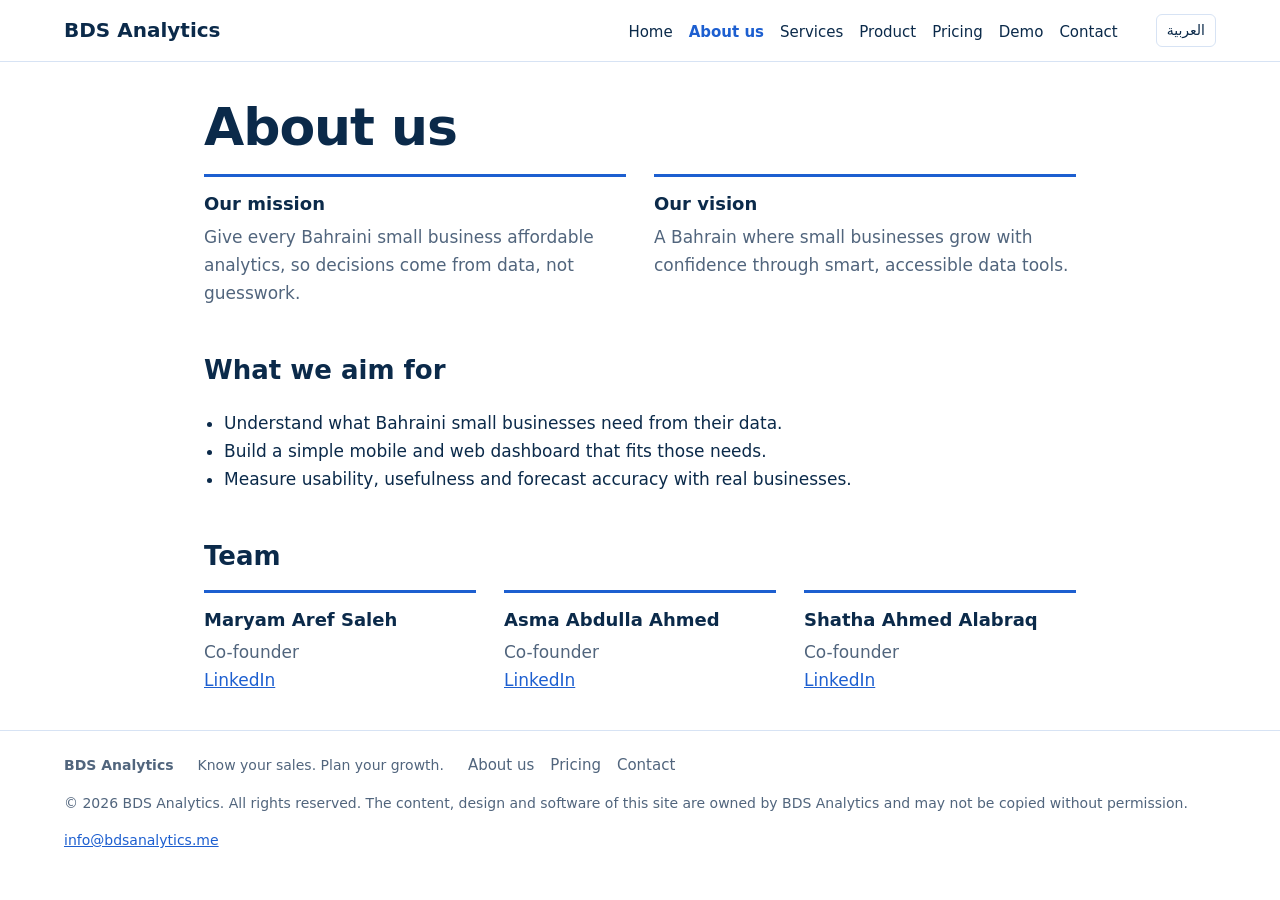
==== about.html @ bbf2737b "Add BDS website" ====
<!doctype html><html lang="en"><head><meta charset="utf-8"><meta name="viewport" content="width=device-width,initial-scale=1"><title>BDS Analytics</title><meta name="description" content="Affordable sales analytics and AI forecasting for Bahraini small businesses."><link rel="stylesheet" href="assets/style.css"></head><body><header><a class="logo" href="index.html">BDS Analytics</a><nav><a href="index.html" data-i="home"></a><a href="about.html" data-i="about" aria-current=page></a><a href="services.html" data-i="services"></a><a href="features.html" data-i="features"></a><a href="pricing.html" data-i="pricing"></a><a href="demo.html" data-i="demo"></a><a href="contact.html" data-i="contact"></a></nav><button id="lang"></button></header><main><h1 data-i="about"></h1><div class="grid"><div><h3 data-i="mission"></h3><p data-i="missionD"></p></div><div><h3 data-i="vision"></h3><p data-i="visionD"></p></div></div><h2 data-i="objH"></h2><ul><li data-i="o1"></li><li data-i="o2"></li><li data-i="o3"></li></ul><h2 data-i="teamH"></h2><div class="grid"><div><h3>Maryam Aref Saleh</h3><p data-i="role"></p><a href="https://www.linkedin.com/in/maryam-aldahmesh-4b0863336/" target="_blank" rel="noopener noreferrer">LinkedIn</a></div><div><h3>Asma Abdulla Ahmed</h3><p data-i="role"></p><a href="https://www.linkedin.com/in/asma-abdulla-2a1168450" target="_blank" rel="noopener noreferrer">LinkedIn</a></div><div><h3>Shatha Ahmed Alabraq</h3><p data-i="role"></p><a href="https://www.linkedin.com/in/shatha-ahmed-5848122a3" target="_blank" rel="noopener noreferrer">LinkedIn</a></div></div></main><footer><div class="foot"><strong>BDS Analytics</strong><span data-i="tag"></span><nav><a href="about.html" data-i="about"></a><a href="pricing.html" data-i="pricing"></a><a href="contact.html" data-i="contact"></a></nav></div><p>&copy; 2026 BDS Analytics. <span data-i="rights"></span> <span data-i="copyNote"></span></p><p><a href="mailto:info@bdsanalytics.me">info@bdsanalytics.me</a></p></footer><script src="assets/app.js"></script></body></html>
---- assets/style.css ----
*{box-sizing:border-box}:root{--ink:#0b2a4a;--blue:#1d5fd0;--sky:#eaf2ff;--amber:#f2a33a;--bg:#fff;--mut:#51657d;--line:#d7e3f4}
@media(prefers-color-scheme:dark){:root{--ink:#e8f0fb;--blue:#6aa3ff;--sky:#12233a;--bg:#0b1624;--mut:#9fb2c8;--line:#23364e}}
body{margin:0;font:17px/1.65 "Segoe UI",Tahoma,system-ui,sans-serif;color:var(--ink);background:var(--bg)}a{color:var(--blue)}
header{display:flex;flex-wrap:wrap;gap:10px 22px;align-items:center;padding:14px 5vw;border-bottom:1px solid var(--line)}
.logo{font-weight:700;font-size:20px;color:var(--ink);text-decoration:none;margin-inline-end:auto}
nav a{margin-inline-end:16px;color:var(--ink);text-decoration:none;font-size:15px}nav a[aria-current]{color:var(--blue);font-weight:700}
#lang{background:none;border:1px solid var(--line);border-radius:6px;padding:4px 10px;color:var(--ink);cursor:pointer;font:inherit;font-size:14px}
main{max-width:1000px;margin:auto;padding:36px 5vw}.hero{display:grid;grid-template-columns:1.1fr .9fr;gap:40px;align-items:center;padding:24px 0}
h1{font-size:clamp(32px,5vw,52px);line-height:1.15;margin:0 0 16px;letter-spacing:-.02em}h2{font-size:26px;margin:42px 0 12px}h3{margin:0 0 4px;font-size:18px}
.lead{color:var(--mut);font-size:19px;max-width:55ch}.btn{display:inline-block;background:var(--blue);color:#fff;padding:12px 22px;border-radius:8px;text-decoration:none;font:inherit;font-weight:600;border:0;cursor:pointer;margin-inline-end:10px}
.btn.alt{background:none;color:var(--blue);border:1px solid var(--blue)}.chart{width:100%;background:var(--sky);border-radius:12px;padding:14px}
.grid{display:grid;grid-template-columns:repeat(auto-fit,minmax(230px,1fr));gap:28px}.grid div{border-top:3px solid var(--blue);padding-top:12px}.grid p{margin:0;color:var(--mut)}
ul{padding-inline-start:20px}form{display:grid;gap:12px;max-width:460px}input,textarea{font:inherit;padding:10px;border:1px solid var(--line);border-radius:8px;background:var(--bg);color:var(--ink)}
footer{border-top:1px solid var(--line);padding:22px 5vw;color:var(--mut);font-size:14px}
a:focus-visible,button:focus-visible,input:focus-visible,textarea:focus-visible{outline:3px solid var(--amber);outline-offset:2px}
@media(max-width:760px){.hero{grid-template-columns:1fr}}
.plans{display:grid;grid-template-columns:repeat(auto-fit,minmax(250px,1fr));gap:20px;margin-top:24px}.plan{border:1px solid var(--line);border-radius:12px;padding:22px}.plan.pop{border:2px solid var(--blue)}
.plan h3{font-size:20px}.price{font-size:34px;font-weight:700;margin:8px 0}.price small{font-size:15px;font-weight:400;color:var(--mut)}.plan ul{color:var(--mut);margin:14px 0 18px}.badge{color:var(--blue);font-weight:700;font-size:14px}
.tg{background:none;border:1px solid var(--blue);color:var(--blue);border-radius:8px;padding:8px 16px;font:inherit;cursor:pointer}.tg[aria-pressed=true]{background:var(--blue);color:#fff}
.foot{display:flex;flex-wrap:wrap;gap:8px 24px;align-items:center;margin-bottom:10px}.foot nav a{color:var(--mut)}.about{margin-top:48px;padding:24px;background:var(--sky);border-radius:12px}.about p{max-width:60ch}
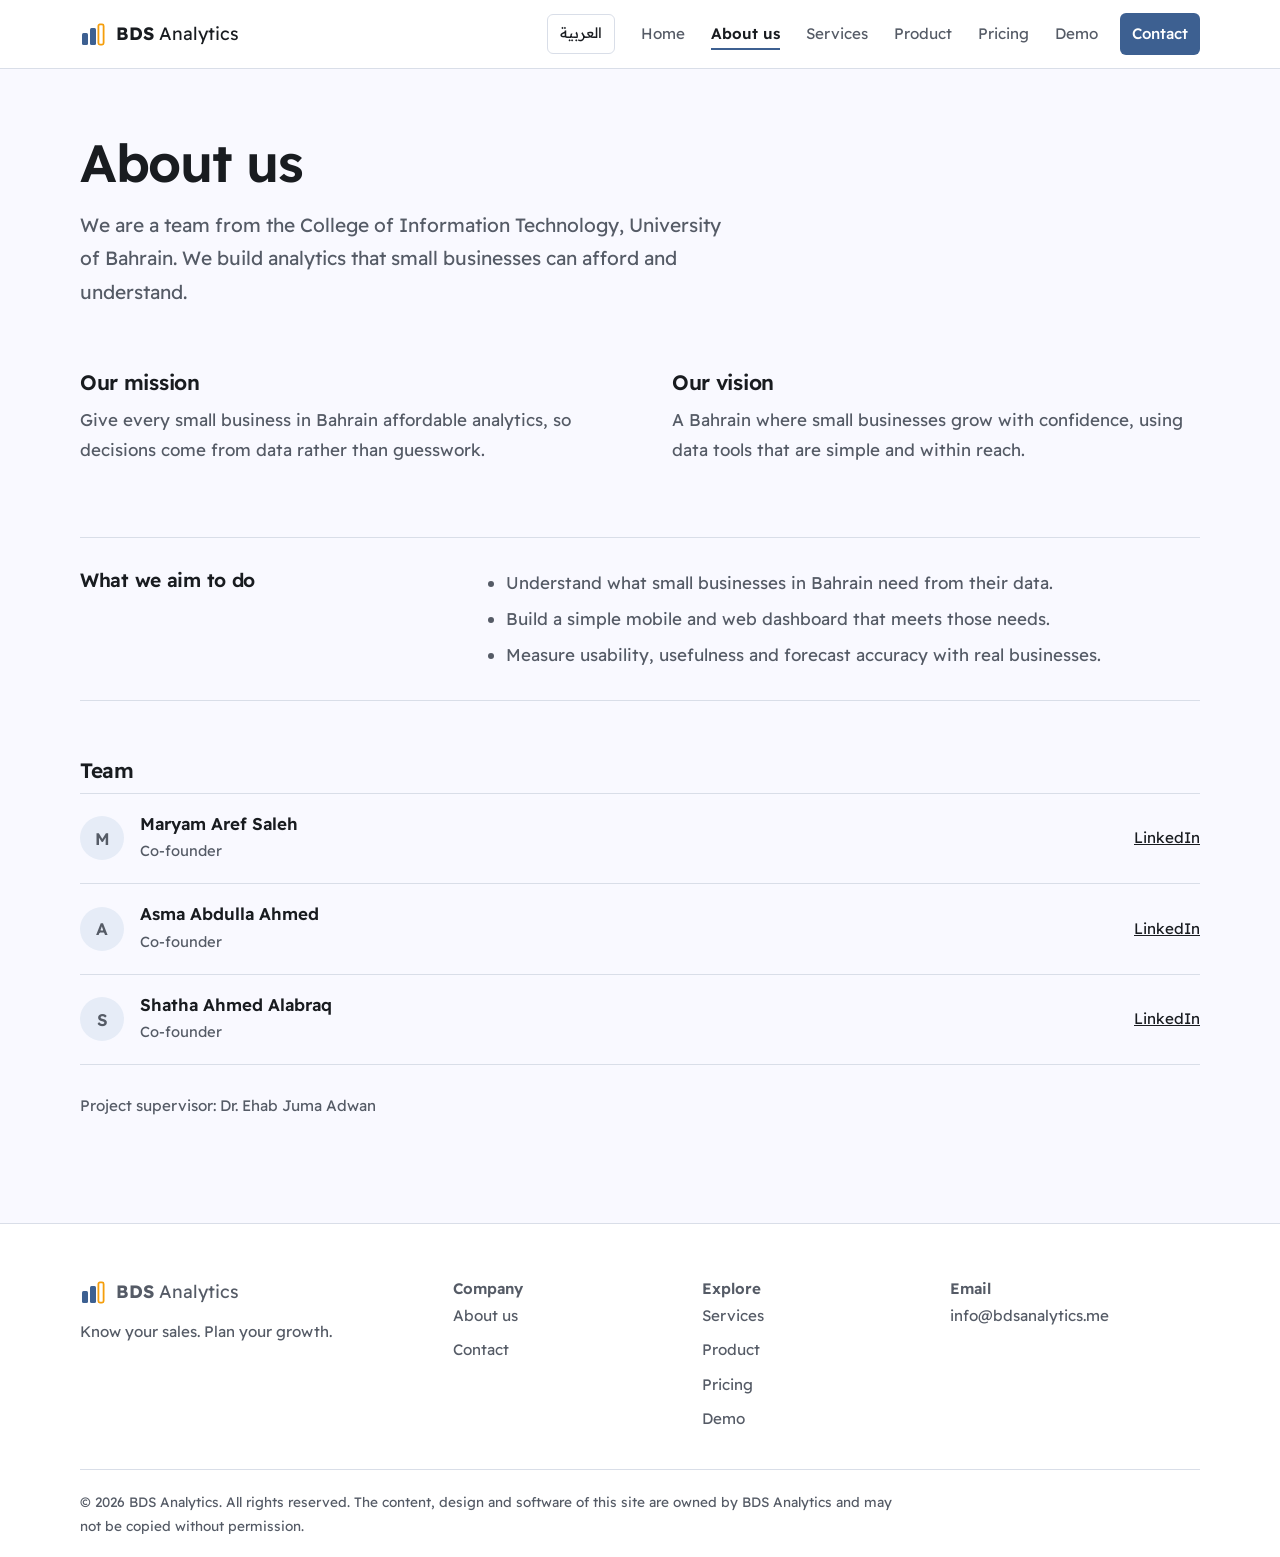
==== commit 88ef4151: "redesign" ====
--- a/about.html
+++ b/about.html
@@ -1 +1,34 @@
-<!doctype html><html lang="en"><head><meta charset="utf-8"><meta name="viewport" content="width=device-width,initial-scale=1"><title>BDS Analytics</title><meta name="description" content="Affordable sales analytics and AI forecasting for Bahraini small businesses."><link rel="stylesheet" href="assets/style.css"></head><body><header><a class="logo" href="index.html">BDS Analytics</a><nav><a href="index.html" data-i="home"></a><a href="about.html" data-i="about" aria-current=page></a><a href="services.html" data-i="services"></a><a href="features.html" data-i="features"></a><a href="pricing.html" data-i="pricing"></a><a href="demo.html" data-i="demo"></a><a href="contact.html" data-i="contact"></a></nav><button id="lang"></button></header><main><h1 data-i="about"></h1><div class="grid"><div><h3 data-i="mission"></h3><p data-i="missionD"></p></div><div><h3 data-i="vision"></h3><p data-i="visionD"></p></div></div><h2 data-i="objH"></h2><ul><li data-i="o1"></li><li data-i="o2"></li><li data-i="o3"></li></ul><h2 data-i="teamH"></h2><div class="grid"><div><h3>Maryam Aref Saleh</h3><p data-i="role"></p><a href="https://www.linkedin.com/in/maryam-aldahmesh-4b0863336/" target="_blank" rel="noopener noreferrer">LinkedIn</a></div><div><h3>Asma Abdulla Ahmed</h3><p data-i="role"></p><a href="https://www.linkedin.com/in/asma-abdulla-2a1168450" target="_blank" rel="noopener noreferrer">LinkedIn</a></div><div><h3>Shatha Ahmed Alabraq</h3><p data-i="role"></p><a href="https://www.linkedin.com/in/shatha-ahmed-5848122a3" target="_blank" rel="noopener noreferrer">LinkedIn</a></div></div></main><footer><div class="foot"><strong>BDS Analytics</strong><span data-i="tag"></span><nav><a href="about.html" data-i="about"></a><a href="pricing.html" data-i="pricing"></a><a href="contact.html" data-i="contact"></a></nav></div><p>&copy; 2026 BDS Analytics. <span data-i="rights"></span> <span data-i="copyNote"></span></p><p><a href="mailto:info@bdsanalytics.me">info@bdsanalytics.me</a></p></footer><script src="assets/app.js"></script></body></html>+<!doctype html><html lang="en" dir="ltr"><head><meta charset="utf-8"><meta name="viewport" content="width=device-width,initial-scale=1">
+<title>About us | BDS Analytics</title>
+<meta name="description" content="BDS Analytics is built by a team from the College of Information Technology, University of Bahrain.">
+<meta name="theme-color" content="#3D6091">
+<meta property="og:title" content="About us | BDS Analytics"><meta property="og:description" content="BDS Analytics is built by a team from the College of Information Technology, University of Bahrain."><meta property="og:type" content="website"><meta property="og:url" content="https://bdsanalytics.me/about.html">
+<link rel="icon" href="data:image/svg+xml,%3Csvg xmlns='http://www.w3.org/2000/svg' viewBox='0 0 26 26'%3E%3Crect x='2' y='12' width='6' height='12' rx='1.5' fill='%233D6091'/%3E%3Crect x='10' y='7' width='6' height='17' rx='1.5' fill='%233D6091'/%3E%3Crect x='18.4' y='3.4' width='5.2' height='20.2' rx='1.5' fill='none' stroke='%23F59E0B' stroke-width='1.8'/%3E%3C/svg%3E">
+<link rel="preconnect" href="https://fonts.googleapis.com"><link rel="preconnect" href="https://fonts.gstatic.com" crossorigin>
+<link rel="stylesheet" href="https://fonts.googleapis.com/css2?family=Readex+Pro:wght@300..700&display=swap">
+<link rel="stylesheet" href="assets/style.css">
+<script>try{var l=localStorage.getItem("lang")||((navigator.language||"").slice(0,2)=="ar"?"ar":"en");if(l=="ar"){document.documentElement.lang="ar";document.documentElement.dir="rtl"}}catch(e){}</script>
+<noscript><style>nav.main{display:flex!important}.chart .b{animation:none}</style></noscript>
+</head><body data-page="about">
+<header class="site-h"><div class="wrap bar">
+<a class="brand" href="index.html" aria-label="BDS Analytics"><svg width="26" height="26" viewBox="0 0 26 26" aria-hidden="true"><rect x="2" y="12" width="6" height="12" rx="1.5" fill="var(--brand)"/><rect x="10" y="7" width="6" height="17" rx="1.5" fill="var(--brand)"/><rect x="18.4" y="3.4" width="5.2" height="20.2" rx="1.5" fill="none" stroke="var(--amber)" stroke-width="1.8"/></svg><span><b>BDS</b> Analytics</span></a>
+<button class="menu" id="menu" aria-expanded="false" aria-controls="nav" data-i="menu">Menu</button>
+<button class="lang" id="lang" type="button"></button>
+<nav class="main" id="nav"><a href="index.html" data-i="home">Home</a><a href="about.html" data-i="about" aria-current=page>About us</a><a href="services.html" data-i="services">Services</a><a href="features.html" data-i="features">Product</a><a href="pricing.html" data-i="pricing">Pricing</a><a href="demo.html" data-i="demo">Demo</a><a class="cta" href="contact.html" data-i="contact">Contact</a></nav>
+</div></header>
+<main><section class="page-h"><div class="wrap"><h1 data-i="about">About us</h1><p class="lead" data-i="aboutLead">We are a team from the College of Information Technology, University of Bahrain. We build analytics that small businesses can afford and understand.</p></div></section>
+<div class="wrap page">
+<div class="two"><div><h2 data-i="mission">Our mission</h2><p data-i="missionD">Give every small business in Bahrain affordable analytics, so decisions come from data rather than guesswork.</p></div><div><h2 data-i="vision">Our vision</h2><p data-i="visionD">A Bahrain where small businesses grow with confidence, using data tools that are simple and within reach.</p></div></div>
+<div class="rows" style="margin-top:56px"><div><h2 data-i="objH">What we aim to do</h2><ul><li data-i="o1">Understand what small businesses in Bahrain need from their data.</li><li data-i="o2">Build a simple mobile and web dashboard that meets those needs.</li><li data-i="o3">Measure usability, usefulness and forecast accuracy with real businesses.</li></ul></div></div>
+<h2 class="sm" style="margin-top:56px" data-i="teamH">Team</h2>
+<ul class="team"><li><span class="av">M</span><div><strong>Maryam Aref Saleh</strong><span data-i="role">Co-founder</span></div><a href="https://www.linkedin.com/in/maryam-aldahmesh-4b0863336/" target="_blank" rel="noopener noreferrer" data-i="li">LinkedIn</a></li><li><span class="av">A</span><div><strong>Asma Abdulla Ahmed</strong><span data-i="role">Co-founder</span></div><a href="https://www.linkedin.com/in/asma-abdulla-2a1168450" target="_blank" rel="noopener noreferrer" data-i="li">LinkedIn</a></li><li><span class="av">S</span><div><strong>Shatha Ahmed Alabraq</strong><span data-i="role">Co-founder</span></div><a href="https://www.linkedin.com/in/shatha-ahmed-5848122a3" target="_blank" rel="noopener noreferrer" data-i="li">LinkedIn</a></li></ul>
+<p class="note" data-i="sup">Project supervisor: Dr. Ehab Juma Adwan</p>
+</div></main>
+<footer class="site-f"><div class="wrap fgrid">
+<div><a class="brand" href="index.html" aria-label="BDS Analytics"><svg width="26" height="26" viewBox="0 0 26 26" aria-hidden="true"><rect x="2" y="12" width="6" height="12" rx="1.5" fill="var(--brand)"/><rect x="10" y="7" width="6" height="17" rx="1.5" fill="var(--brand)"/><rect x="18.4" y="3.4" width="5.2" height="20.2" rx="1.5" fill="none" stroke="var(--amber)" stroke-width="1.8"/></svg><span><b>BDS</b> Analytics</span></a><p data-i="tag">Know your sales. Plan your growth.</p></div>
+<div><p class="fh" data-i="fCo">Company</p><ul><li><a href="about.html" data-i="about">About us</a></li><li><a href="contact.html" data-i="contact">Contact</a></li></ul></div>
+<div><p class="fh" data-i="fPr">Explore</p><ul><li><a href="services.html" data-i="services">Services</a></li><li><a href="features.html" data-i="features">Product</a></li><li><a href="pricing.html" data-i="pricing">Pricing</a></li><li><a href="demo.html" data-i="demo">Demo</a></li></ul></div>
+<div><p class="fh" data-i="emailL">Email</p><ul><li><a href="mailto:info@bdsanalytics.me">info@bdsanalytics.me</a></li></ul></div>
+</div>
+<div class="wrap legal"><p>&copy; 2026 BDS Analytics. <span data-i="rights">All rights reserved.</span> <span data-i="copyNote">The content, design and software of this site are owned by BDS Analytics and may not be copied without permission.</span></p></div></footer>
+<script src="assets/app.js"></script></body></html>
--- a/assets/style.css
+++ b/assets/style.css
@@ -1,20 +1,236 @@
-*{box-sizing:border-box}:root{--ink:#0b2a4a;--blue:#1d5fd0;--sky:#eaf2ff;--amber:#f2a33a;--bg:#fff;--mut:#51657d;--line:#d7e3f4}
-@media(prefers-color-scheme:dark){:root{--ink:#e8f0fb;--blue:#6aa3ff;--sky:#12233a;--bg:#0b1624;--mut:#9fb2c8;--line:#23364e}}
-body{margin:0;font:17px/1.65 "Segoe UI",Tahoma,system-ui,sans-serif;color:var(--ink);background:var(--bg)}a{color:var(--blue)}
-header{display:flex;flex-wrap:wrap;gap:10px 22px;align-items:center;padding:14px 5vw;border-bottom:1px solid var(--line)}
-.logo{font-weight:700;font-size:20px;color:var(--ink);text-decoration:none;margin-inline-end:auto}
-nav a{margin-inline-end:16px;color:var(--ink);text-decoration:none;font-size:15px}nav a[aria-current]{color:var(--blue);font-weight:700}
-#lang{background:none;border:1px solid var(--line);border-radius:6px;padding:4px 10px;color:var(--ink);cursor:pointer;font:inherit;font-size:14px}
-main{max-width:1000px;margin:auto;padding:36px 5vw}.hero{display:grid;grid-template-columns:1.1fr .9fr;gap:40px;align-items:center;padding:24px 0}
-h1{font-size:clamp(32px,5vw,52px);line-height:1.15;margin:0 0 16px;letter-spacing:-.02em}h2{font-size:26px;margin:42px 0 12px}h3{margin:0 0 4px;font-size:18px}
-.lead{color:var(--mut);font-size:19px;max-width:55ch}.btn{display:inline-block;background:var(--blue);color:#fff;padding:12px 22px;border-radius:8px;text-decoration:none;font:inherit;font-weight:600;border:0;cursor:pointer;margin-inline-end:10px}
-.btn.alt{background:none;color:var(--blue);border:1px solid var(--blue)}.chart{width:100%;background:var(--sky);border-radius:12px;padding:14px}
-.grid{display:grid;grid-template-columns:repeat(auto-fit,minmax(230px,1fr));gap:28px}.grid div{border-top:3px solid var(--blue);padding-top:12px}.grid p{margin:0;color:var(--mut)}
-ul{padding-inline-start:20px}form{display:grid;gap:12px;max-width:460px}input,textarea{font:inherit;padding:10px;border:1px solid var(--line);border-radius:8px;background:var(--bg);color:var(--ink)}
-footer{border-top:1px solid var(--line);padding:22px 5vw;color:var(--mut);font-size:14px}
-a:focus-visible,button:focus-visible,input:focus-visible,textarea:focus-visible{outline:3px solid var(--amber);outline-offset:2px}
-@media(max-width:760px){.hero{grid-template-columns:1fr}}
-.plans{display:grid;grid-template-columns:repeat(auto-fit,minmax(250px,1fr));gap:20px;margin-top:24px}.plan{border:1px solid var(--line);border-radius:12px;padding:22px}.plan.pop{border:2px solid var(--blue)}
-.plan h3{font-size:20px}.price{font-size:34px;font-weight:700;margin:8px 0}.price small{font-size:15px;font-weight:400;color:var(--mut)}.plan ul{color:var(--mut);margin:14px 0 18px}.badge{color:var(--blue);font-weight:700;font-size:14px}
-.tg{background:none;border:1px solid var(--blue);color:var(--blue);border-radius:8px;padding:8px 16px;font:inherit;cursor:pointer}.tg[aria-pressed=true]{background:var(--blue);color:#fff}
-.foot{display:flex;flex-wrap:wrap;gap:8px 24px;align-items:center;margin-bottom:10px}.foot nav a{color:var(--mut)}.about{margin-top:48px;padding:24px;background:var(--sky);border-radius:12px}.about p{max-width:60ch}+/* BDS Analytics site. Same palette as the app: blue primary, amber for forecast, green for peak. */
+*,*::before,*::after{box-sizing:border-box}
+html{-webkit-text-size-adjust:100%}
+:root{
+  --paper:#F9F9FF;--surface:#FFFFFF;--ink:#191C20;--muted:#555B66;--line:#D9DEE8;--tint:#E6ECF7;
+  --brand:#3D6091;--brand-hover:#2F4B74;--on-brand:#FFFFFF;--sel:#D6E3FF;
+  --amber:#F59E0B;--amber-text:#8F5400;--green:#2E9E4F;--green-text:#1B6E36;--error:#B3261E;
+  --font:"Readex Pro","IBM Plex Sans Arabic","Segoe UI",Tahoma,system-ui,sans-serif;
+}
+@media (prefers-color-scheme:dark){:root{
+  --paper:#101418;--surface:#181D24;--ink:#E2E5EB;--muted:#A5ACB8;--line:#2B323C;--tint:#22304A;
+  --brand:#8DB1EB;--brand-hover:#B0C9F2;--on-brand:#0B1F3A;--sel:#2A3F63;
+  --amber:#F5B13C;--amber-text:#F5B13C;--green:#5BC47A;--green-text:#6FD08B;--error:#F2B8B5;
+}}
+[hidden]{display:none!important}
+body{margin:0;background:var(--paper);color:var(--ink);font:400 1.0625rem/1.75 var(--font)}
+html[lang=ar] body{line-height:1.95}
+html[dir=rtl] *{letter-spacing:0!important}
+a{color:inherit}
+p{margin:0 0 1em}
+h1,h2,h3{font-weight:600;margin:0;text-wrap:balance}
+.wrap{width:min(1120px,100% - 48px);margin-inline:auto}
+.muted{color:var(--muted)}
+:focus-visible{outline:3px solid var(--brand);outline-offset:2px;border-radius:4px}
+
+/* header */
+.site-h{background:var(--surface);border-bottom:1px solid var(--line)}
+.bar{display:flex;align-items:center;gap:14px;min-height:68px}
+.brand{display:flex;align-items:center;gap:10px;text-decoration:none;font-size:1.12rem;margin-inline-end:auto;color:var(--ink)}
+.brand b{font-weight:700}
+.brand svg{flex:none}
+nav.main{display:flex;align-items:center;gap:2px}
+nav.main a{padding:8px 12px;text-decoration:none;font-size:.95rem;color:var(--muted);border-radius:6px}
+nav.main a:hover{color:var(--ink)}
+nav.main a[aria-current=page]{color:var(--ink);font-weight:600;text-decoration:underline;text-decoration-color:var(--brand);text-decoration-thickness:2px;text-underline-offset:9px}
+nav.main a.cta{background:var(--brand);color:var(--on-brand);margin-inline-start:8px;font-weight:500;text-decoration:none}
+nav.main a.cta:hover{background:var(--brand-hover);color:var(--on-brand)}
+.lang,.menu{font:inherit;font-size:.9rem;background:none;color:var(--ink);border:1px solid var(--line);border-radius:6px;padding:6px 12px;cursor:pointer}
+.lang:hover,.menu:hover{border-color:var(--ink)}
+.menu{display:none}
+
+/* buttons */
+.btn{display:inline-block;font:inherit;font-weight:500;font-size:1rem;text-decoration:none;padding:12px 22px;border-radius:6px;border:1.5px solid var(--brand);background:var(--brand);color:var(--on-brand);cursor:pointer;line-height:1.4}
+.btn:hover{background:var(--brand-hover);border-color:var(--brand-hover)}
+.btn.ghost{background:none;color:var(--brand);border-color:var(--brand)}
+.btn.ghost:hover{background:var(--brand);color:var(--on-brand)}
+.btn[disabled]{opacity:.6;cursor:wait}
+.actions{display:flex;flex-wrap:wrap;gap:12px;margin-top:28px}
+
+/* hero */
+.hero{padding-block:72px 56px}
+.hero .wrap{display:grid;grid-template-columns:minmax(0,1fr) minmax(0,1.12fr);gap:56px;align-items:center}
+h1{font-size:clamp(2rem,4.1vw,3.3rem);line-height:1.14;letter-spacing:-.025em}
+html[lang=ar] h1{line-height:1.35}
+.lead{font-size:1.2rem;color:var(--muted);max-width:34em;margin-top:20px}
+.panel{background:var(--surface);border:1px solid var(--line);border-radius:10px;padding:20px 22px 16px}
+.panel-top{display:flex;flex-wrap:wrap;justify-content:space-between;gap:8px 16px;font-size:.9rem;margin-bottom:10px}
+.panel-top strong{font-weight:600}
+.legend{display:flex;gap:16px;color:var(--muted)}
+.legend span{display:inline-flex;align-items:center;gap:7px}
+.legend i{display:inline-block;width:12px;height:12px;border-radius:2px}
+.legend .a i{background:var(--brand)}
+.legend .f i{background:color-mix(in srgb,var(--amber) 22%,transparent);border:1.5px solid var(--amber)}
+.chart{direction:ltr}
+.chart svg{display:block;width:100%;height:auto;font-family:var(--font)}
+.chart text{fill:var(--muted);font-size:11px}
+.chart .grid{stroke:var(--line);stroke-width:1}
+.chart .ba{fill:var(--brand)}
+.chart .bf{fill:color-mix(in srgb,var(--amber) 22%,transparent);stroke:var(--amber);stroke-width:1.5}
+.chart .today{stroke:var(--muted);stroke-dasharray:3 4}
+.chart .b{transform-box:fill-box;transform-origin:center bottom;animation:grow .55s cubic-bezier(.2,.7,.2,1) both;animation-delay:var(--d)}
+@keyframes grow{from{transform:scaleY(0)}}
+.cap{font-size:.85rem;color:var(--muted);margin:10px 0 0}
+.trust{border-block:1px solid var(--line);background:var(--surface);padding-block:18px;font-size:.95rem;color:var(--muted)}
+
+/* sections */
+.section{padding-block:80px}
+.section.alt{background:var(--surface);border-block:1px solid var(--line)}
+h2{font-size:clamp(1.5rem,2.6vw,2.05rem);line-height:1.25;letter-spacing:-.015em}
+html[lang=ar] h2{line-height:1.5}
+.sec-head{max-width:40em;margin-bottom:48px}
+.frow{display:grid;grid-template-columns:minmax(0,1fr) minmax(0,1fr);gap:72px;align-items:center;margin-block:56px}
+.frows .frow:first-child{margin-top:0}.frows .frow:last-child{margin-bottom:0}
+.frows .frow:nth-child(even) .vig{order:-1}
+.frow h3{font-size:1.4rem;line-height:1.3;margin-bottom:12px}
+.frow p{color:var(--muted);max-width:30em;margin:0}
+.vig{background:var(--paper);border:1px solid var(--line);border-radius:10px;padding:22px 24px}
+.section.alt .vig{background:var(--paper)}
+.trust+.section.alt{border-top:0}
+.vig h4{font-size:.95rem;font-weight:600;margin:0 0 14px}
+.vig .cap{margin-top:14px}
+.prow{display:grid;grid-template-columns:6.5rem minmax(0,1fr) 2.6rem;align-items:center;gap:12px;margin-block:12px;font-size:.95rem}
+.prow output{text-align:end;font-variant-numeric:tabular-nums}
+.track{height:8px;border-radius:4px;background:var(--tint);overflow:hidden}
+.track i{display:block;height:100%;background:var(--brand);border-radius:4px}
+.wk{display:grid;grid-template-columns:repeat(7,1fr);gap:8px;height:150px}
+.wk div{display:flex;flex-direction:column;justify-content:flex-end;align-items:center;gap:6px;font-size:.75rem;color:var(--muted);text-align:center}
+.wk i{display:block;width:100%;background:color-mix(in srgb,var(--amber) 28%,transparent);border:1.5px solid var(--amber);border-bottom:0;border-radius:3px 3px 0 0}
+.wk .peak i{background:var(--green);border-color:var(--green)}
+.wk .peak{color:var(--green-text);font-weight:600}
+.crow{display:flex;align-items:center;gap:12px;padding-block:11px;border-top:1px solid var(--line);font-size:.95rem}
+.crow:first-of-type{border-top:0}
+.av{flex:none;width:34px;height:34px;border-radius:50%;background:var(--tint);display:grid;place-items:center;font-weight:600;font-size:.9rem}
+.crow div{min-width:0;flex:1}
+.crow strong{display:block;font-weight:600;line-height:1.4}
+.crow span{color:var(--muted);font-size:.88rem}
+.pill{flex:none;font-size:.8rem;color:var(--amber-text);border:1px solid var(--amber);border-radius:999px;padding:1px 10px}
+.split{display:grid;grid-template-columns:minmax(0,1fr) minmax(0,1.4fr);gap:56px}
+.split p{color:var(--muted);max-width:36em}
+.band{background:var(--brand);color:var(--on-brand);padding-block:64px}
+.band .wrap{display:flex;flex-wrap:wrap;align-items:center;justify-content:space-between;gap:24px 48px}
+.band h2{color:var(--on-brand)}
+.band .btn{background:var(--on-brand);color:var(--brand);border-color:var(--on-brand)}
+.band .btn:hover{opacity:.9;background:var(--on-brand);border-color:var(--on-brand)}
+.band p{margin:10px 0 0;color:color-mix(in srgb,var(--on-brand) 80%,transparent)}
+
+/* inner pages */
+.page-h{padding-block:64px 40px}
+.page-h .lead{margin-top:16px}
+.page{padding-bottom:88px}
+.two{display:grid;grid-template-columns:repeat(2,minmax(0,1fr));gap:48px 64px}
+.two h2,.page h2.sm{font-size:1.3rem;margin-bottom:10px}
+.two p{color:var(--muted)}
+.rows{border-top:1px solid var(--line)}
+.rows>div{display:grid;grid-template-columns:minmax(0,1fr) minmax(0,2fr);gap:12px 48px;padding-block:30px;border-bottom:1px solid var(--line)}
+.rows h2,.rows h3{font-size:1.2rem}
+.rows p,.rows ul{margin:0;color:var(--muted)}
+.rows ul{padding-inline-start:1.2em}
+.rows li+li{margin-top:6px}
+.svc{display:grid;grid-template-columns:repeat(2,minmax(0,1fr));gap:40px 64px}
+.svc h3{font-size:1.25rem;margin-bottom:8px}
+.svc p{color:var(--muted);margin:0}
+.svc>div{padding-top:20px;border-top:2px solid var(--brand)}
+.team{list-style:none;margin:0;padding:0;border-top:1px solid var(--line)}
+.team li{display:flex;align-items:center;gap:16px;padding-block:18px;border-bottom:1px solid var(--line)}
+.team .av{width:44px;height:44px;font-size:1.05rem}
+.team strong{display:block;font-weight:600;line-height:1.4}
+.team span{color:var(--muted);font-size:.92rem}
+.team a{margin-inline-start:auto;font-size:.95rem}
+.steps{list-style:none;margin:0;padding:0;display:grid;grid-template-columns:repeat(3,minmax(0,1fr));gap:32px;counter-reset:s}
+.steps li{counter-increment:s;padding-top:18px;border-top:2px solid var(--brand)}
+.steps li::before{content:counter(s);display:block;font-weight:600;color:var(--brand);margin-bottom:6px}
+.steps h3{font-size:1.1rem;margin-bottom:6px}
+.steps p{color:var(--muted);margin:0;font-size:.98rem}
+.video{margin-top:48px;aspect-ratio:16/9;max-width:860px;background:var(--surface);border:1px solid var(--line);border-radius:10px;display:grid;place-items:center;text-align:center;color:var(--muted);padding:24px}
+.video svg{display:block;margin:0 auto 12px}
+.video iframe{width:100%;height:100%;border:0;border-radius:10px}
+
+/* pricing */
+.seg{display:inline-flex;border:1px solid var(--line);border-radius:8px;padding:3px;background:var(--surface);margin-top:28px}
+.tg{font:inherit;font-size:.95rem;background:none;color:var(--muted);border:0;border-radius:6px;padding:8px 18px;cursor:pointer}
+.tg[aria-pressed=true]{background:var(--brand);color:var(--on-brand)}
+.plans{display:grid;grid-template-columns:repeat(3,minmax(0,1fr));gap:20px;margin-top:36px;align-items:stretch}
+.plan{position:relative;display:flex;flex-direction:column;background:var(--surface);border:1px solid var(--line);border-radius:10px;padding:30px 28px}
+.plan h3{font-size:1.25rem}
+.plan .desc{color:var(--muted);margin:6px 0 0;font-size:.98rem}
+.price{font-size:2.5rem;font-weight:600;line-height:1.1;margin:22px 0 4px;font-variant-numeric:tabular-nums}
+.price small{font-size:.95rem;font-weight:400;color:var(--muted)}
+.plan ul{list-style:none;margin:20px 0 28px;padding:0;flex:1}
+.plan li{display:flex;align-items:baseline;gap:12px;padding-block:5px;font-size:.98rem}
+.plan li::before{content:"";flex:none;width:.34em;height:.62em;border:solid var(--green);border-width:0 2px 2px 0;transform:rotate(45deg) translateY(-.12em)}
+.plan.pop{background:var(--brand);color:var(--on-brand);border-color:var(--brand)}
+.plan.pop .desc,.plan.pop .price small{color:color-mix(in srgb,var(--on-brand) 82%,transparent)}
+.plan.pop .btn{background:var(--on-brand);color:var(--brand);border-color:var(--on-brand)}
+.plan.pop .btn:hover{opacity:.9}
+.plan.pop li::before{border-color:var(--on-brand)}
+.plan .btn{text-align:center}
+.tag{position:absolute;top:30px;inset-inline-end:28px;font-size:.8rem;font-weight:500;background:var(--amber);color:#2A1A00;border-radius:4px;padding:1px 10px;line-height:1.6}
+.note{margin-top:28px;color:var(--muted);font-size:.95rem}
+
+/* contact */
+.cgrid{display:grid;grid-template-columns:minmax(0,1.2fr) minmax(0,.8fr);gap:64px}
+form{display:grid;gap:18px}
+label{display:grid;gap:6px;font-size:.95rem;font-weight:500}
+input,textarea{font:inherit;font-weight:400;padding:11px 13px;border:1px solid var(--line);border-radius:6px;background:var(--surface);color:var(--ink);width:100%}
+input:hover,textarea:hover{border-color:var(--muted)}
+textarea{resize:vertical;min-height:140px}
+form .btn{justify-self:start}
+.ok{background:var(--surface);border:1px solid var(--line);border-inline-start:4px solid var(--brand);border-radius:6px;padding:22px 24px}
+.ok h2{font-size:1.2rem;margin-bottom:6px}.ok p{margin:0;color:var(--muted)}
+.err{color:var(--error);margin:0}
+.side h2{font-size:1.1rem;margin-bottom:8px}
+.side p,.side ul{margin:0 0 28px;padding:0;list-style:none}
+.side li+li{margin-top:6px}
+
+/* footer */
+footer.site-f{background:var(--surface);border-top:1px solid var(--line);margin-top:0}
+.fgrid{display:grid;grid-template-columns:1.6fr 1fr 1fr 1.2fr;gap:40px;padding-block:52px 36px}
+.fh{font-weight:600;font-size:.95rem;margin:0 0 12px}
+.fgrid ul{list-style:none;margin:0;padding:0;font-size:.95rem}
+.fgrid li+li{margin-top:8px}
+.fgrid a{text-decoration:none;color:var(--muted)}
+.fgrid a:hover{color:var(--ink);text-decoration:underline}
+.fgrid .brand{margin-bottom:12px}
+.fgrid p{color:var(--muted);font-size:.95rem;margin:0;max-width:22em}
+.legal{border-top:1px solid var(--line);padding-block:20px;font-size:.85rem;color:var(--muted)}
+.legal p{margin:0;max-width:60em}
+
+@media (max-width:900px){
+  .menu{display:inline-block}
+  .bar{flex-wrap:wrap;padding-block:10px}
+  nav.main{display:none;order:5;width:100%;flex-direction:column;align-items:stretch;gap:0;padding-bottom:8px}
+  nav.main.open{display:flex}
+  nav.main a{padding:13px 4px;border-bottom:1px solid var(--line);border-radius:0}
+  nav.main a[aria-current=page]{text-underline-offset:6px}
+  nav.main a.cta{margin:12px 0 0;border:0;border-radius:6px;text-align:center}
+  .hero{padding-block:44px 36px}
+  .hero .wrap,.frow,.split,.two,.svc,.cgrid,.rows>div{grid-template-columns:1fr}
+  .hero .wrap{gap:36px}
+  .frow{gap:28px;margin-block:44px}
+  .frows .frow:nth-child(even) .vig{order:0}
+  .section{padding-block:56px}
+  .steps,.plans{grid-template-columns:1fr}
+  .fgrid{grid-template-columns:1fr 1fr;gap:32px}
+  .split,.cgrid{gap:36px}
+}
+@media (max-width:520px){
+  .wrap{width:min(1120px,100% - 32px)}
+  .fgrid{grid-template-columns:1fr}
+  .prow{grid-template-columns:5.5rem minmax(0,1fr) 2.4rem}
+  .panel{padding:16px 14px 12px}
+  .team li{flex-wrap:wrap}.team a{margin-inline-start:60px}
+}
+@media (prefers-reduced-motion:reduce){.chart .b{animation:none}}
+
+/* app screenshots in phone frames */
+.phone{width:min(100%,290px);margin-inline:auto;border:7px solid #191C20;border-radius:36px;overflow:hidden;background:#F9F9FF;line-height:0}
+.phone img{display:block;width:100%;height:auto;aspect-ratio:400/868;object-fit:cover;object-position:top}
+.hero-art{background:var(--sel);border-radius:16px;padding:44px 0 0;height:560px;overflow:hidden;display:flex;align-items:flex-start}
+.hero-art .phone{border-bottom:0;border-end-start-radius:0;border-end-end-radius:0}
+.shots{display:grid;grid-template-columns:repeat(3,minmax(0,1fr));gap:48px}
+.shots figure{margin:0}
+.shots .phone{margin-bottom:28px}
+.shots h3{font-size:1.25rem;margin-bottom:8px}
+.shots p{color:var(--muted);margin:0;max-width:26em}
+@media (max-width:900px){.shots{grid-template-columns:1fr;gap:56px}.hero-art{height:500px}.shots figure{max-width:420px;margin-inline:auto}}
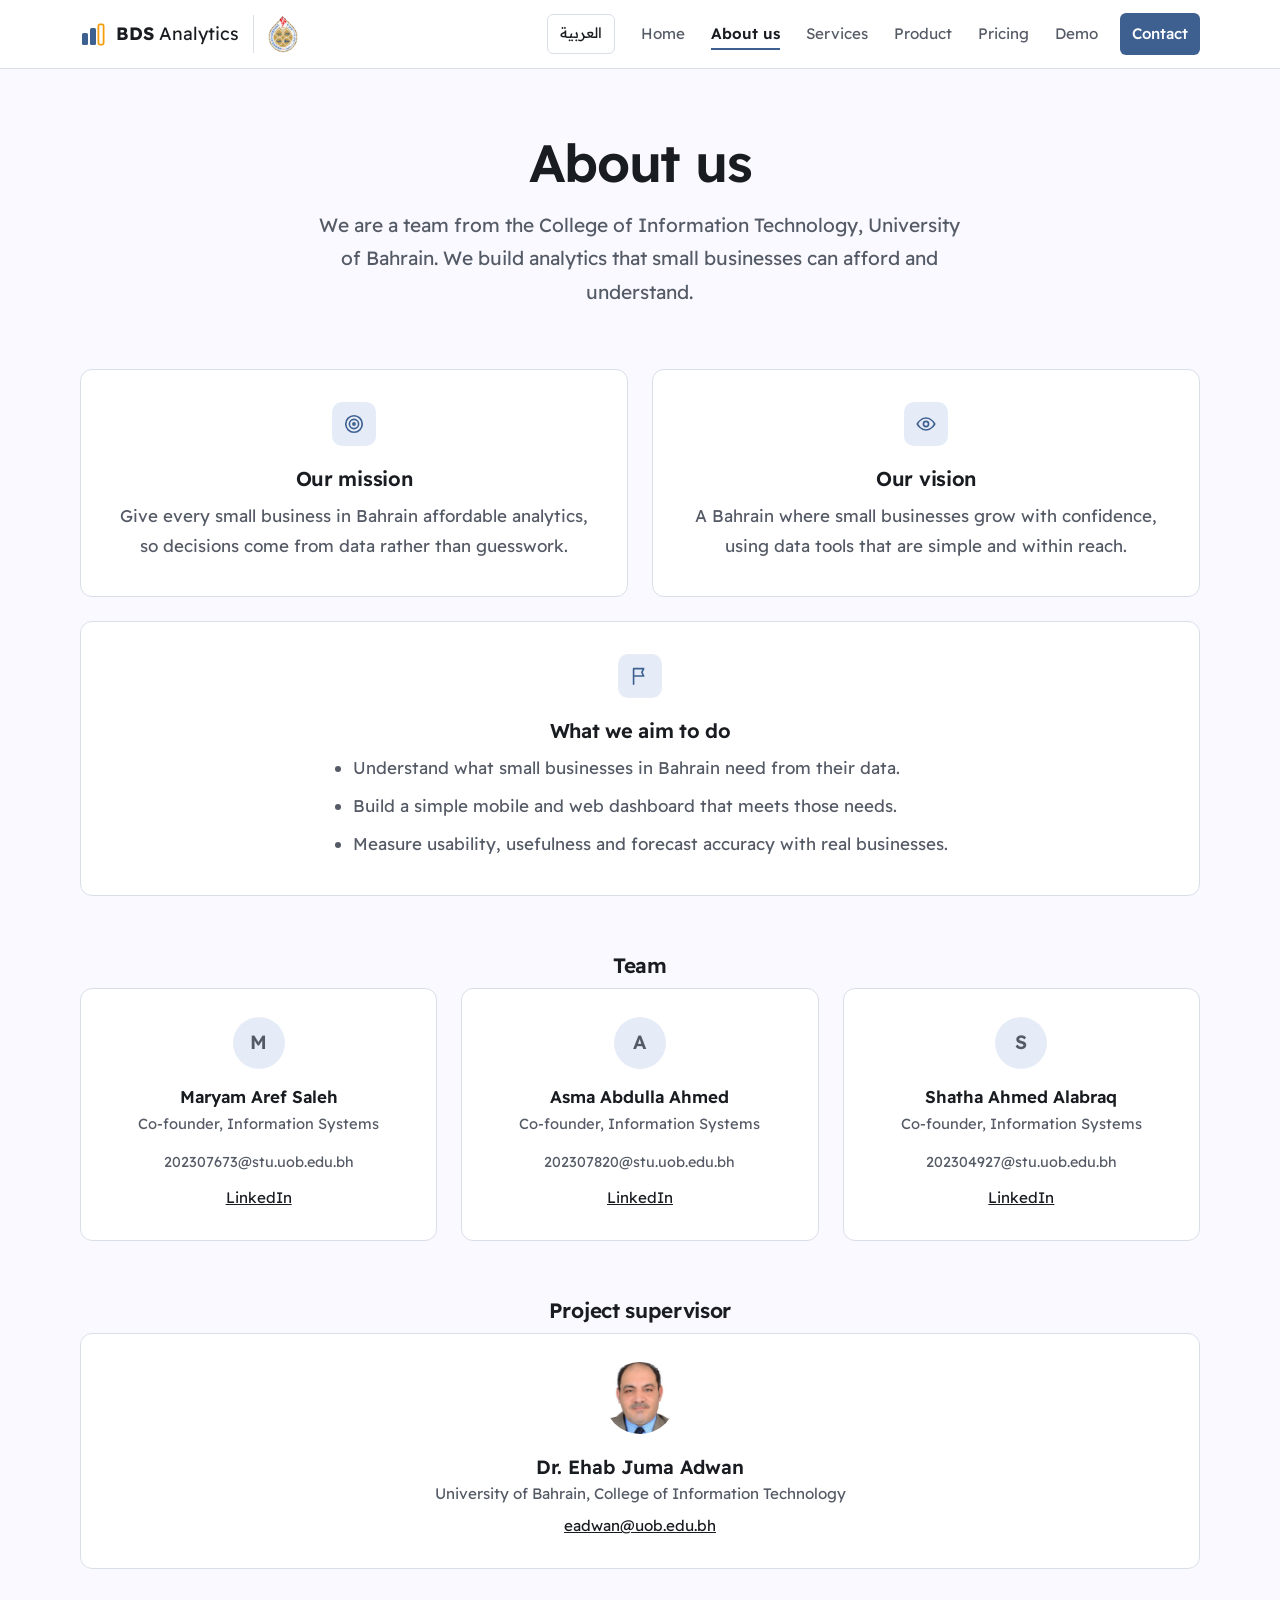
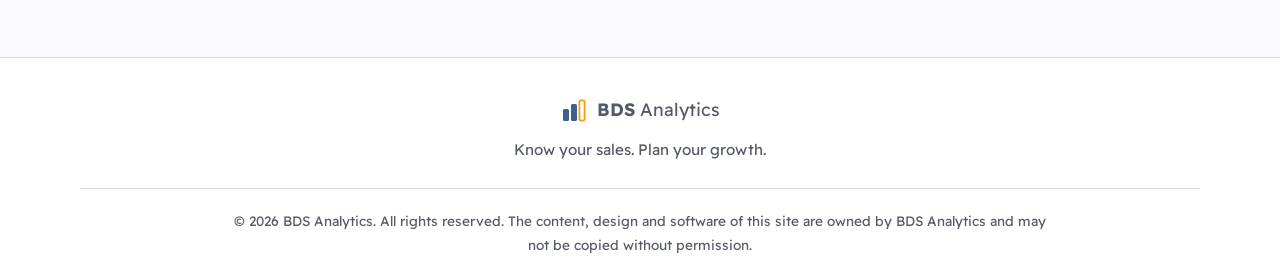
==== commit b4d38409: "centered layout, simpler footer, card hover" ====
--- a/about.html
+++ b/about.html
@@ -6,29 +6,26 @@
 <link rel="icon" href="data:image/svg+xml,%3Csvg xmlns='http://www.w3.org/2000/svg' viewBox='0 0 26 26'%3E%3Crect x='2' y='12' width='6' height='12' rx='1.5' fill='%233D6091'/%3E%3Crect x='10' y='7' width='6' height='17' rx='1.5' fill='%233D6091'/%3E%3Crect x='18.4' y='3.4' width='5.2' height='20.2' rx='1.5' fill='none' stroke='%23F59E0B' stroke-width='1.8'/%3E%3C/svg%3E">
 <link rel="preconnect" href="https://fonts.googleapis.com"><link rel="preconnect" href="https://fonts.gstatic.com" crossorigin>
 <link rel="stylesheet" href="https://fonts.googleapis.com/css2?family=Readex+Pro:wght@300..700&display=swap">
-<link rel="stylesheet" href="assets/style.css">
+<link rel="stylesheet" href="assets/style.css?v=20261232">
 <script>try{var l=localStorage.getItem("lang")||((navigator.language||"").slice(0,2)=="ar"?"ar":"en");if(l=="ar"){document.documentElement.lang="ar";document.documentElement.dir="rtl"}}catch(e){}</script>
 <noscript><style>nav.main{display:flex!important}.chart .b{animation:none}</style></noscript>
 </head><body data-page="about">
 <header class="site-h"><div class="wrap bar">
-<a class="brand" href="index.html" aria-label="BDS Analytics"><svg width="26" height="26" viewBox="0 0 26 26" aria-hidden="true"><rect x="2" y="12" width="6" height="12" rx="1.5" fill="var(--brand)"/><rect x="10" y="7" width="6" height="17" rx="1.5" fill="var(--brand)"/><rect x="18.4" y="3.4" width="5.2" height="20.2" rx="1.5" fill="none" stroke="var(--amber)" stroke-width="1.8"/></svg><span><b>BDS</b> Analytics</span></a>
+<div class="brandwrap"><a class="brand" href="index.html" aria-label="BDS Analytics"><svg width="26" height="26" viewBox="0 0 26 26" aria-hidden="true"><rect x="2" y="12" width="6" height="12" rx="1.5" fill="var(--brand)"/><rect x="10" y="7" width="6" height="17" rx="1.5" fill="var(--brand)"/><rect x="18.4" y="3.4" width="5.2" height="20.2" rx="1.5" fill="none" stroke="var(--amber)" stroke-width="1.8"/></svg><span><b>BDS</b> Analytics</span></a><img class="uob" src="assets/media/uob-logo.png" width="168" height="216" data-alt="altUob" alt="University of Bahrain"></div>
 <button class="menu" id="menu" aria-expanded="false" aria-controls="nav" data-i="menu">Menu</button>
 <button class="lang" id="lang" type="button"></button>
 <nav class="main" id="nav"><a href="index.html" data-i="home">Home</a><a href="about.html" data-i="about" aria-current=page>About us</a><a href="services.html" data-i="services">Services</a><a href="features.html" data-i="features">Product</a><a href="pricing.html" data-i="pricing">Pricing</a><a href="demo.html" data-i="demo">Demo</a><a class="cta" href="contact.html" data-i="contact">Contact</a></nav>
 </div></header>
 <main><section class="page-h"><div class="wrap"><h1 data-i="about">About us</h1><p class="lead" data-i="aboutLead">We are a team from the College of Information Technology, University of Bahrain. We build analytics that small businesses can afford and understand.</p></div></section>
 <div class="wrap page">
-<div class="two"><div><h2 data-i="mission">Our mission</h2><p data-i="missionD">Give every small business in Bahrain affordable analytics, so decisions come from data rather than guesswork.</p></div><div><h2 data-i="vision">Our vision</h2><p data-i="visionD">A Bahrain where small businesses grow with confidence, using data tools that are simple and within reach.</p></div></div>
-<div class="rows" style="margin-top:56px"><div><h2 data-i="objH">What we aim to do</h2><ul><li data-i="o1">Understand what small businesses in Bahrain need from their data.</li><li data-i="o2">Build a simple mobile and web dashboard that meets those needs.</li><li data-i="o3">Measure usability, usefulness and forecast accuracy with real businesses.</li></ul></div></div>
+<div class="svc"><div><span class="ic" aria-hidden="true"><svg width="22" height="22" viewBox="0 0 24 24" fill="none" stroke="currentColor" stroke-width="1.8" stroke-linecap="round" stroke-linejoin="round"><circle cx="12" cy="12" r="9"/><circle cx="12" cy="12" r="5"/><circle cx="12" cy="12" r="1.2"/></svg></span><h2 data-i="mission">Our mission</h2><p data-i="missionD">Give every small business in Bahrain affordable analytics, so decisions come from data rather than guesswork.</p></div><div><span class="ic" aria-hidden="true"><svg width="22" height="22" viewBox="0 0 24 24" fill="none" stroke="currentColor" stroke-width="1.8" stroke-linecap="round" stroke-linejoin="round"><path d="M2.5 12S6 5.5 12 5.5 21.5 12 21.5 12 18 18.5 12 18.5 2.5 12 2.5 12z"/><circle cx="12" cy="12" r="2.8"/></svg></span><h2 data-i="vision">Our vision</h2><p data-i="visionD">A Bahrain where small businesses grow with confidence, using data tools that are simple and within reach.</p></div><div class="wide"><span class="ic" aria-hidden="true"><svg width="22" height="22" viewBox="0 0 24 24" fill="none" stroke="currentColor" stroke-width="1.8" stroke-linecap="round" stroke-linejoin="round"><path d="M5 21V4M5 4h11l-2 4 2 4H5"/></svg></span><h2 data-i="objH">What we aim to do</h2><ul><li data-i="o1">Understand what small businesses in Bahrain need from their data.</li><li data-i="o2">Build a simple mobile and web dashboard that meets those needs.</li><li data-i="o3">Measure usability, usefulness and forecast accuracy with real businesses.</li></ul></div></div>
 <h2 class="sm" style="margin-top:56px" data-i="teamH">Team</h2>
-<ul class="team"><li><span class="av">M</span><div><strong>Maryam Aref Saleh</strong><span data-i="role">Co-founder</span></div><a href="https://www.linkedin.com/in/maryam-aldahmesh-4b0863336/" target="_blank" rel="noopener noreferrer" data-i="li">LinkedIn</a></li><li><span class="av">A</span><div><strong>Asma Abdulla Ahmed</strong><span data-i="role">Co-founder</span></div><a href="https://www.linkedin.com/in/asma-abdulla-2a1168450" target="_blank" rel="noopener noreferrer" data-i="li">LinkedIn</a></li><li><span class="av">S</span><div><strong>Shatha Ahmed Alabraq</strong><span data-i="role">Co-founder</span></div><a href="https://www.linkedin.com/in/shatha-ahmed-5848122a3" target="_blank" rel="noopener noreferrer" data-i="li">LinkedIn</a></li></ul>
-<p class="note" data-i="sup">Project supervisor: Dr. Ehab Juma Adwan</p>
+<ul class="team"><li><span class="av">M</span><div><strong>Maryam Aref Saleh</strong><span data-i="role">Co-founder, Information Systems</span></div><a class="mail" dir="ltr" href="mailto:202307673@stu.uob.edu.bh">202307673@stu.uob.edu.bh</a><a href="https://www.linkedin.com/in/maryam-aldahmesh-4b0863336/" target="_blank" rel="noopener noreferrer" data-i="li">LinkedIn</a></li><li><span class="av">A</span><div><strong>Asma Abdulla Ahmed</strong><span data-i="role">Co-founder, Information Systems</span></div><a class="mail" dir="ltr" href="mailto:202307820@stu.uob.edu.bh">202307820@stu.uob.edu.bh</a><a href="https://www.linkedin.com/in/asma-abdulla-2a1168450" target="_blank" rel="noopener noreferrer" data-i="li">LinkedIn</a></li><li><span class="av">S</span><div><strong>Shatha Ahmed Alabraq</strong><span data-i="role">Co-founder, Information Systems</span></div><a class="mail" dir="ltr" href="mailto:202304927@stu.uob.edu.bh">202304927@stu.uob.edu.bh</a><a href="https://www.linkedin.com/in/shatha-ahmed-5848122a3" target="_blank" rel="noopener noreferrer" data-i="li">LinkedIn</a></li></ul>
+<h2 class="sm" style="margin-top:56px" data-i="supH">Project supervisor</h2>
+<div class="supc"><img src="assets/media/supervisor.jpg" width="144" height="144" alt="" loading="lazy"><div><strong data-i="supName">Dr. Ehab Juma Adwan</strong><span data-i="supRole">University of Bahrain, College of Information Technology</span><a href="mailto:eadwan@uob.edu.bh">eadwan@uob.edu.bh</a></div></div>
 </div></main>
 <footer class="site-f"><div class="wrap fgrid">
 <div><a class="brand" href="index.html" aria-label="BDS Analytics"><svg width="26" height="26" viewBox="0 0 26 26" aria-hidden="true"><rect x="2" y="12" width="6" height="12" rx="1.5" fill="var(--brand)"/><rect x="10" y="7" width="6" height="17" rx="1.5" fill="var(--brand)"/><rect x="18.4" y="3.4" width="5.2" height="20.2" rx="1.5" fill="none" stroke="var(--amber)" stroke-width="1.8"/></svg><span><b>BDS</b> Analytics</span></a><p data-i="tag">Know your sales. Plan your growth.</p></div>
-<div><p class="fh" data-i="fCo">Company</p><ul><li><a href="about.html" data-i="about">About us</a></li><li><a href="contact.html" data-i="contact">Contact</a></li></ul></div>
-<div><p class="fh" data-i="fPr">Explore</p><ul><li><a href="services.html" data-i="services">Services</a></li><li><a href="features.html" data-i="features">Product</a></li><li><a href="pricing.html" data-i="pricing">Pricing</a></li><li><a href="demo.html" data-i="demo">Demo</a></li></ul></div>
-<div><p class="fh" data-i="emailL">Email</p><ul><li><a href="mailto:info@bdsanalytics.me">info@bdsanalytics.me</a></li></ul></div>
 </div>
 <div class="wrap legal"><p>&copy; 2026 BDS Analytics. <span data-i="rights">All rights reserved.</span> <span data-i="copyNote">The content, design and software of this site are owned by BDS Analytics and may not be copied without permission.</span></p></div></footer>
-<script src="assets/app.js"></script></body></html>+<script src="assets/app.js?v=20261232"></script></body></html>
--- a/assets/style.css
+++ b/assets/style.css
@@ -26,7 +26,9 @@
 /* header */
 .site-h{background:var(--surface);border-bottom:1px solid var(--line)}
 .bar{display:flex;align-items:center;gap:14px;min-height:68px}
-.brand{display:flex;align-items:center;gap:10px;text-decoration:none;font-size:1.12rem;margin-inline-end:auto;color:var(--ink)}
+.brandwrap{display:flex;align-items:center;gap:14px;margin-inline-end:auto}
+.uob{height:38px;width:auto;padding-inline-start:14px;border-inline-start:1px solid var(--line)}
+.brand{display:flex;align-items:center;gap:10px;text-decoration:none;font-size:1.12rem;color:var(--ink)}
 .brand b{font-weight:700}
 .brand svg{flex:none}
 nav.main{display:flex;align-items:center;gap:2px}
@@ -127,22 +129,26 @@
 .rows p,.rows ul{margin:0;color:var(--muted)}
 .rows ul{padding-inline-start:1.2em}
 .rows li+li{margin-top:6px}
-.svc{display:grid;grid-template-columns:repeat(2,minmax(0,1fr));gap:40px 64px}
-.svc h3{font-size:1.25rem;margin-bottom:8px}
+.svc{display:grid;grid-template-columns:repeat(2,minmax(0,1fr));gap:24px}
+.svc h2,.svc h3{font-size:1.25rem;margin:0 0 10px}
+.svc ul{margin:0;padding-inline-start:1.2em;color:var(--muted)}
+.svc li+li{margin-top:8px}
 .svc p{color:var(--muted);margin:0}
-.svc>div{padding-top:20px;border-top:2px solid var(--brand)}
-.team{list-style:none;margin:0;padding:0;border-top:1px solid var(--line)}
-.team li{display:flex;align-items:center;gap:16px;padding-block:18px;border-bottom:1px solid var(--line)}
-.team .av{width:44px;height:44px;font-size:1.05rem}
+.svc>div{background:var(--surface);border:1px solid var(--line);border-radius:12px;padding:32px 32px 36px}
+.ic{display:grid;place-items:center;width:44px;height:44px;border-radius:10px;background:var(--tint);color:var(--brand);margin-bottom:20px}
+.team{list-style:none;margin:0;padding:0;display:grid;grid-template-columns:repeat(3,minmax(0,1fr));gap:24px}
+.team li{display:flex;flex-direction:column;align-items:flex-start;gap:14px;padding:28px;background:var(--surface);border:1px solid var(--line);border-radius:12px}
+.team .av{width:52px;height:52px;font-size:1.2rem}
 .team strong{display:block;font-weight:600;line-height:1.4}
 .team span{color:var(--muted);font-size:.92rem}
-.team a{margin-inline-start:auto;font-size:.95rem}
-.steps{list-style:none;margin:0;padding:0;display:grid;grid-template-columns:repeat(3,minmax(0,1fr));gap:32px;counter-reset:s}
-.steps li{counter-increment:s;padding-top:18px;border-top:2px solid var(--brand)}
-.steps li::before{content:counter(s);display:block;font-weight:600;color:var(--brand);margin-bottom:6px}
-.steps h3{font-size:1.1rem;margin-bottom:6px}
+.team a{font-size:.95rem}
+.svc .wide{grid-column:1/-1}
+.steps{list-style:none;margin:0;padding:0;display:grid;grid-template-columns:repeat(3,minmax(0,1fr));gap:24px;counter-reset:s}
+.steps li{counter-increment:s;background:var(--surface);border:1px solid var(--line);border-radius:12px;padding:32px 32px 36px}
+.steps li::before{content:counter(s);display:grid;place-items:center;width:44px;height:44px;border-radius:10px;background:var(--tint);color:var(--brand);font-weight:600;font-size:1.1rem;margin-bottom:20px}
+.steps h3{font-size:1.25rem;margin:0 0 8px}
 .steps p{color:var(--muted);margin:0;font-size:.98rem}
-.video{margin-top:48px;aspect-ratio:16/9;max-width:860px;background:var(--surface);border:1px solid var(--line);border-radius:10px;display:grid;place-items:center;text-align:center;color:var(--muted);padding:24px}
+.video{margin-top:48px;aspect-ratio:16/9;max-width:720px;background:var(--surface);border:1px solid var(--line);border-radius:10px;display:grid;place-items:center;text-align:center;color:var(--muted);padding:24px}
 .video svg{display:block;margin:0 auto 12px}
 .video iframe{width:100%;height:100%;border:0;border-radius:10px}
 
@@ -169,18 +175,20 @@
 .note{margin-top:28px;color:var(--muted);font-size:.95rem}
 
 /* contact */
-.cgrid{display:grid;grid-template-columns:minmax(0,1.2fr) minmax(0,.8fr);gap:64px}
+.cgrid{display:grid;grid-template-columns:minmax(0,1.25fr) minmax(0,.75fr);gap:24px;align-items:start}
+.cgrid>div:first-child,.side .tile{background:var(--surface);border:1px solid var(--line);border-radius:12px;padding:32px}
 form{display:grid;gap:18px}
 label{display:grid;gap:6px;font-size:.95rem;font-weight:500}
 input,textarea{font:inherit;font-weight:400;padding:11px 13px;border:1px solid var(--line);border-radius:6px;background:var(--surface);color:var(--ink);width:100%}
 input:hover,textarea:hover{border-color:var(--muted)}
 textarea{resize:vertical;min-height:140px}
 form .btn{justify-self:start}
-.ok{background:var(--surface);border:1px solid var(--line);border-inline-start:4px solid var(--brand);border-radius:6px;padding:22px 24px}
+.ok{border-inline-start:4px solid var(--brand);padding:6px 20px}
 .ok h2{font-size:1.2rem;margin-bottom:6px}.ok p{margin:0;color:var(--muted)}
 .err{color:var(--error);margin:0}
-.side h2{font-size:1.1rem;margin-bottom:8px}
-.side p,.side ul{margin:0 0 28px;padding:0;list-style:none}
+.side{display:grid;gap:24px}
+.side h2{font-size:1.25rem;margin:0 0 10px}
+.side p,.side ul{margin:0;padding:0;list-style:none}
 .side li+li{margin-top:6px}
 
 /* footer */
@@ -212,25 +220,93 @@
   .section{padding-block:56px}
   .steps,.plans{grid-template-columns:1fr}
   .fgrid{grid-template-columns:1fr 1fr;gap:32px}
-  .split,.cgrid{gap:36px}
+  .split{gap:36px}
 }
 @media (max-width:520px){
   .wrap{width:min(1120px,100% - 32px)}
   .fgrid{grid-template-columns:1fr}
   .prow{grid-template-columns:5.5rem minmax(0,1fr) 2.4rem}
   .panel{padding:16px 14px 12px}
-  .team li{flex-wrap:wrap}.team a{margin-inline-start:60px}
+  .team{grid-template-columns:1fr}
 }
 @media (prefers-reduced-motion:reduce){.chart .b{animation:none}}
 
 /* app screenshots in phone frames */
 .phone{width:min(100%,290px);margin-inline:auto;border:7px solid #191C20;border-radius:36px;overflow:hidden;background:#F9F9FF;line-height:0}
 .phone img{display:block;width:100%;height:auto;aspect-ratio:400/868;object-fit:cover;object-position:top}
-.hero-art{background:var(--sel);border-radius:16px;padding:44px 0 0;height:560px;overflow:hidden;display:flex;align-items:flex-start}
-.hero-art .phone{border-bottom:0;border-end-start-radius:0;border-end-end-radius:0}
-.shots{display:grid;grid-template-columns:repeat(3,minmax(0,1fr));gap:48px}
-.shots figure{margin:0}
-.shots .phone{margin-bottom:28px}
-.shots h3{font-size:1.25rem;margin-bottom:8px}
-.shots p{color:var(--muted);margin:0;max-width:26em}
-@media (max-width:900px){.shots{grid-template-columns:1fr;gap:56px}.hero-art{height:500px}.shots figure{max-width:420px;margin-inline:auto}}
+.hero-art{background:var(--sel);border-radius:16px;padding:40px 0;display:flex;justify-content:center;align-items:center}
+.hero-art .phone{width:min(70%,270px);margin:0}
+.shots{display:grid;grid-template-columns:repeat(3,minmax(0,1fr));gap:24px}
+.shots figure{margin:0;background:var(--paper);border:1px solid var(--line);border-radius:12px;padding:20px 20px 32px}
+.shotbox{background:var(--sel);border-radius:10px;padding:28px 0;display:flex;justify-content:center;align-items:center;margin-bottom:26px}
+.shotbox .phone{width:min(62%,190px);margin:0}
+.shots h3{font-size:1.25rem;margin:0 12px 8px}
+.shots p{color:var(--muted);margin:0 12px}
+.split.box{background:var(--surface);border:1px solid var(--line);border-radius:12px;padding:44px 48px;align-items:center}
+@media (max-width:900px){.shots{grid-template-columns:1fr}.shots figure{max-width:460px;margin-inline:auto}.split.box{padding:28px}}
+
+.video.has-media{padding:0;overflow:hidden;background:#000;display:block}
+.video video{display:block;width:100%;height:100%;object-fit:contain;border-radius:10px}
+
+@media (max-width:640px){.video.has-media{max-width:86%;margin-inline:auto}}
+@media (max-width:520px){.brandwrap{gap:8px}.brand{font-size:1rem;gap:8px}.uob{height:30px;padding-inline-start:8px}.bar{gap:8px}}
+
+.supc{display:flex;align-items:center;gap:20px;background:var(--surface);border:1px solid var(--line);border-radius:12px;padding:28px}
+.supc .av,.supc img{flex:none;width:72px;height:72px;border-radius:50%;object-fit:cover}
+.supc .av{font-size:1.6rem}
+.supc strong{display:block;font-size:1.2rem;font-weight:600;line-height:1.4}
+.supc span:not(.av){display:block;color:var(--muted);font-size:.95rem}
+.supc a{display:inline-block;margin-top:6px;font-size:.95rem}
+.supc img{object-position:center 25%}
+
+.team{align-items:stretch}
+.team li{gap:10px}
+.team .mail{font-size:.9rem;color:var(--muted);text-decoration:none;word-break:break-all;margin-top:2px}
+.team .mail:hover{color:var(--ink);text-decoration:underline}
+.team .av{margin-bottom:6px}
+:root[dir=rtl] .team .mail{text-align:right}
+
+.demobox{background:var(--surface);border:1px solid var(--line);border-radius:12px;padding:44px 48px 48px}
+.demobox .steps{gap:24px}
+.demobox .steps li{background:var(--paper);border:1px solid var(--line);border-radius:12px;padding:28px 28px 32px}
+.demobox .video{margin:48px auto 0;max-width:760px;width:100%}
+@media (max-width:640px){.demobox{padding:28px 22px 30px}.demobox .steps{gap:16px}.demobox .video.has-media{max-width:100%;margin-top:32px}}
+
+/* card hover lift */
+.svc>div,.team li,.steps li,.plan,.supc,.side .tile,.cgrid>div:first-child{transition:transform .2s ease,box-shadow .2s ease,border-color .2s ease}
+@media (hover:hover) and (prefers-reduced-motion:no-preference){
+  .svc>div:hover,.team li:hover,.steps li:hover,.plan:hover,.supc:hover,.side .tile:hover{transform:translateY(-6px);box-shadow:0 14px 30px rgba(30,42,58,.12);border-color:var(--brand)}
+  :root[data-theme=dark] .svc>div:hover,:root[data-theme=dark] .team li:hover,:root[data-theme=dark] .steps li:hover,:root[data-theme=dark] .plan:hover,:root[data-theme=dark] .supc:hover,:root[data-theme=dark] .side .tile:hover{box-shadow:0 14px 30px rgba(0,0,0,.45)}
+}
+
+/* centered layout */
+.hero .wrap>div:first-child,.page-h,.sec-head,.frow>div,.two>div,.split>div,.band .wrap,.rows>div,.trust{text-align:center}
+.lead,.sec-head,.frow p,.split p,.two p{margin-inline:auto}
+.actions{justify-content:center}
+.hero .wrap{text-align:center}
+.svc>div,.plan,.team li,.supc,.cgrid>div:first-child,.side .tile,.steps li{text-align:center}
+.steps li::before{margin-inline:auto}
+.svc ul,.rows ul,.plan ul,.frow ul{display:inline-block;text-align:start}
+.plan{align-items:center}.plan ul{flex:1}
+.team li{align-items:center}
+.supc{flex-direction:column;justify-content:center}
+.band .wrap{justify-content:center;flex-direction:column}
+.rows>div{grid-template-columns:1fr}
+.fgrid,footer .wrap,footer .cols{text-align:center}
+.page h1,.page-h h1{margin-inline:auto}
+.crow{text-align:start}
+.cgrid label,.cgrid input,.cgrid textarea,.cgrid select{text-align:start}
+.cgrid form label{text-align:start}
+.page h2,.section h2,.page h2.sm,.two h2{text-align:center}
+.ic{margin-inline:auto}
+.fgrid>div,.fgrid p{text-align:center;margin-inline:auto}
+.fgrid .brand{justify-content:center}
+.fgrid{justify-items:center}
+.split{grid-template-columns:1fr;gap:12px}
+.foot-b,footer .legal,footer.site-f p{text-align:center}
+.shots figure,.shots h3,.shots p{text-align:center}
+.legal p,.note,.cap{text-align:center;margin-inline:auto}
+.legal{text-align:center}
+.split.box{text-align:center}
+.fgrid{grid-template-columns:1fr;padding-block:36px 24px}
+.fgrid>div{display:flex;flex-direction:column;align-items:center}
